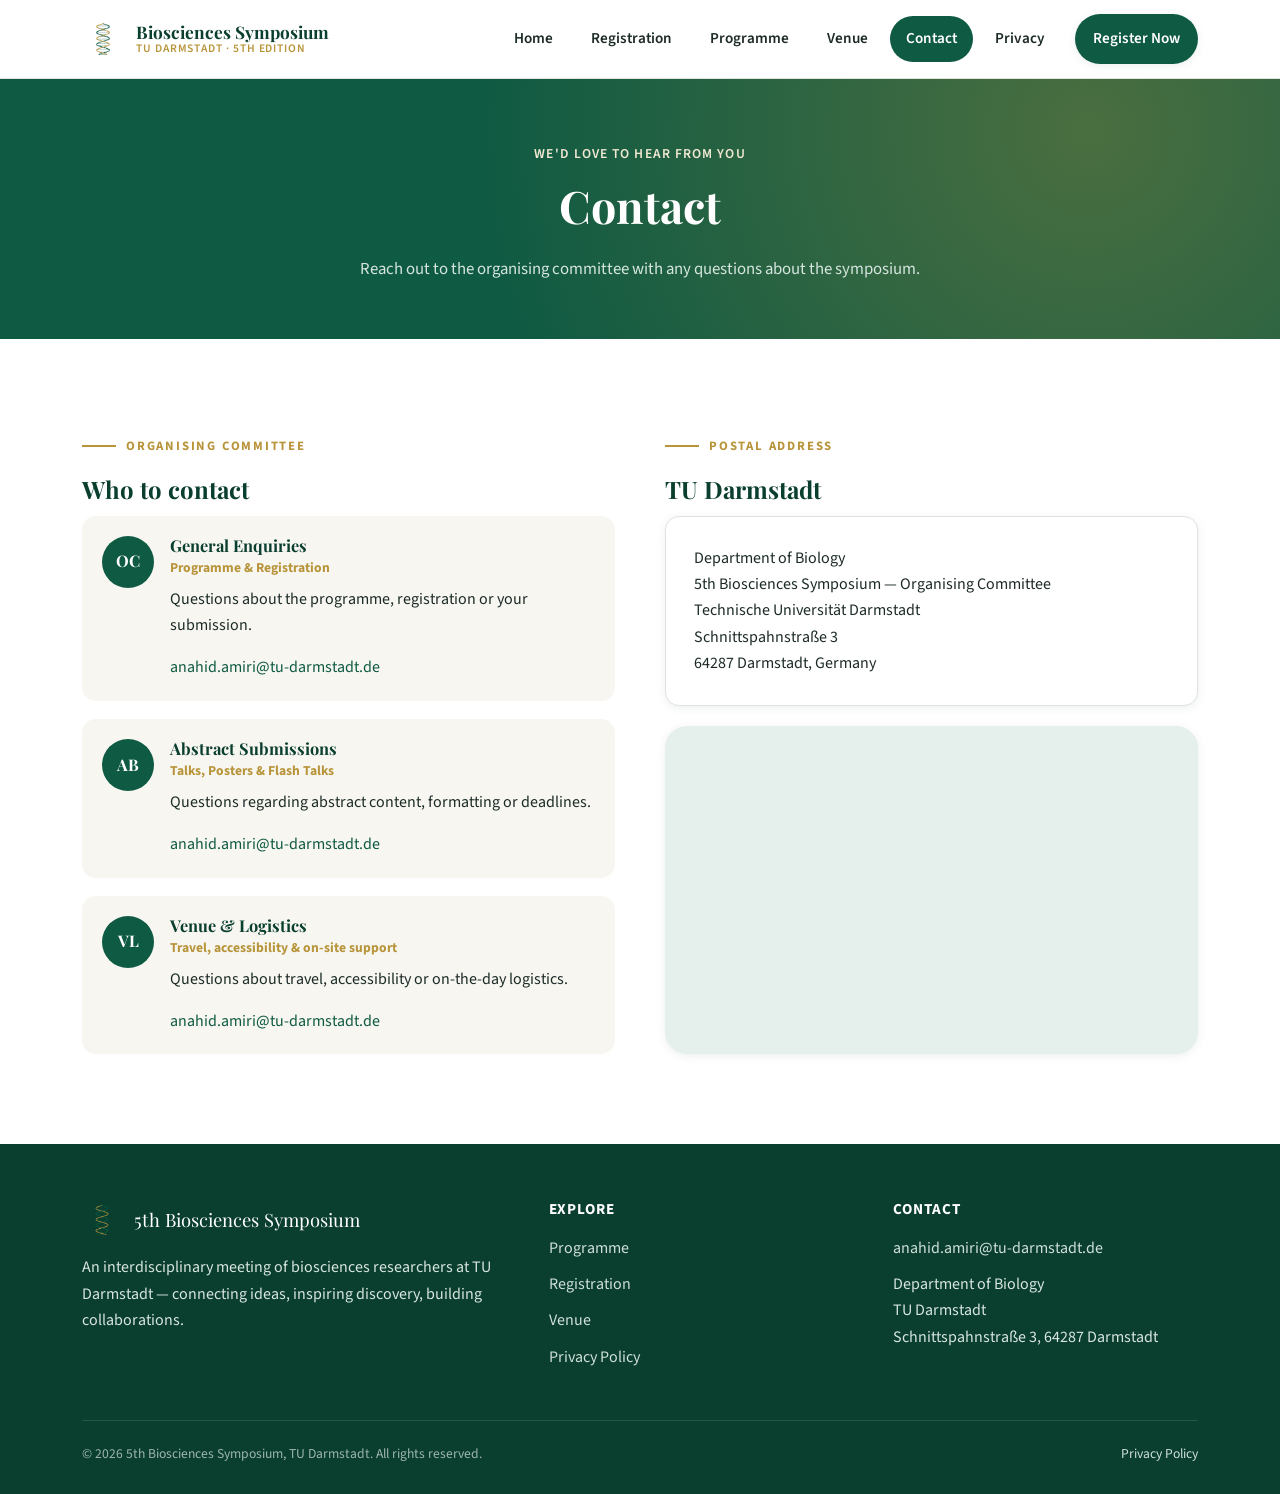
==== contact.html @ 13ab106f "Add files via upload" ====
<!DOCTYPE html>
<html lang="en">
<head>
<meta charset="UTF-8">
<meta name="viewport" content="width=device-width, initial-scale=1.0">
<title>Contact — 5th Biosciences Symposium | TU Darmstadt</title>
<meta name="description" content="Contact the organising committee of the 5th Biosciences Symposium at TU Darmstadt.">
<link rel="icon" type="image/png" href="assets/images/logo.png">
<link rel="preconnect" href="https://fonts.googleapis.com">
<link href="https://fonts.googleapis.com/css2?family=Playfair+Display:ital,wght@0,600;0,700;1,600&family=Source+Sans+3:wght@400;600;700&display=swap" rel="stylesheet">
<link rel="stylesheet" href="css/style.css">
<link rel="stylesheet" href="css/mobile.css">
</head>
<body>
<a href="#main" class="skip-link">Skip to content</a>

<header class="site-header" id="site-header">
  <div class="navbar">
    <a href="index.html" class="brand">
      <img src="assets/images/logo.png" alt="5th Biosciences Symposium logo">
      <span class="brand-text">
        <span class="brand-title">Biosciences Symposium</span>
        <span class="brand-sub">TU Darmstadt · 5th Edition</span>
      </span>
    </a>
    <ul class="nav-links" id="nav-links">
      <li><a href="index.html">Home</a></li>
      <li><a href="registration.html">Registration</a></li>
      <li><a href="programme.html">Programme</a></li>
      <li><a href="venue.html">Venue</a></li>
      <li><a href="contact.html" class="active">Contact</a></li>
      <li><a href="privacy.html">Privacy</a></li>
      <li class="nav-cta"><a href="registration.html" class="btn btn-primary">Register Now</a></li>
    </ul>
    <button class="nav-toggle" id="nav-toggle" aria-label="Toggle navigation" aria-expanded="false">
      <span></span><span></span><span></span>
    </button>
  </div>
</header>

<main id="main">

  <section class="page-header">
    <div class="container">
      <div class="breadcrumb">We'd love to hear from you</div>
      <h1>Contact</h1>
      <p>Reach out to the organising committee with any questions about the symposium.</p>
    </div>
  </section>

  <section class="section">
    <div class="container">
      <div class="contact-layout">

        <div class="reveal">
          <span class="eyebrow">Organising Committee</span>
          <h2>Who to contact</h2>
          <div class="organizer-list">
            <div class="organizer">
              <div class="avatar">OC</div>
              <div>
                <h3>General Enquiries</h3>
                <div class="role">Programme &amp; Registration</div>
                <p>Questions about the programme, registration or your submission.</p>
                <a href="mailto:anahid.amiri@tu-darmstadt.de">anahid.amiri@tu-darmstadt.de</a>
              </div>
            </div>
            <div class="organizer">
              <div class="avatar">AB</div>
              <div>
                <h3>Abstract Submissions</h3>
                <div class="role">Talks, Posters &amp; Flash Talks</div>
                <p>Questions regarding abstract content, formatting or deadlines.</p>
                <a href="mailto:anahid.amiri@tu-darmstadt.de">anahid.amiri@tu-darmstadt.de</a>
              </div>
            </div>
            <div class="organizer">
              <div class="avatar">VL</div>
              <div>
                <h3>Venue &amp; Logistics</h3>
                <div class="role">Travel, accessibility &amp; on-site support</div>
                <p>Questions about travel, accessibility or on-the-day logistics.</p>
                <a href="mailto:anahid.amiri@tu-darmstadt.de">anahid.amiri@tu-darmstadt.de</a>
              </div>
            </div>
          </div>
        </div>

        <div class="reveal">
          <span class="eyebrow">Postal Address</span>
          <h2>TU Darmstadt</h2>
          <div class="contact-card" style="margin-bottom:20px;">
            <p style="margin-bottom:0;">
              Department of Biology<br>
              5th Biosciences Symposium — Organising Committee<br>
              Technische Universität Darmstadt<br>
              Schnittspahnstraße 3<br>
              64287 Darmstadt, Germany
            </p>
          </div>
          <div class="venue-card-map" style="border-radius: var(--radius-lg); overflow:hidden; box-shadow: var(--shadow-sm);">
            <iframe
              title="Map showing the Biology Building at TU Darmstadt"
              src="https://www.google.com/maps?q=Schnittspahnstra%C3%9Fe%203%2C%2064287%20Darmstadt&output=embed"
              loading="lazy"
              referrerpolicy="no-referrer-when-downgrade">
            </iframe>
          </div>
        </div>

      </div>
    </div>
  </section>

</main>

<footer class="site-footer">
  <div class="container">
    <div class="footer-grid">
      <div>
        <div class="footer-brand">
          <img src="assets/images/logo.png" alt="">
          <span>5th Biosciences Symposium</span>
        </div>
        <p>An interdisciplinary meeting of biosciences researchers at TU Darmstadt — connecting ideas, inspiring discovery, building collaborations.</p>
      </div>
      <div>
        <h4>Explore</h4>
        <ul>
          <li><a href="programme.html">Programme</a></li>
          <li><a href="registration.html">Registration</a></li>
          <li><a href="venue.html">Venue</a></li>
          <li><a href="privacy.html">Privacy Policy</a></li>
        </ul>
      </div>
      <div>
        <h4>Contact</h4>
        <ul>
          <li><a href="mailto:anahid.amiri@tu-darmstadt.de">anahid.amiri@tu-darmstadt.de</a></li>
          <li>Department of Biology<br>TU Darmstadt<br>Schnittspahnstraße 3, 64287 Darmstadt</li>
        </ul>
      </div>
    </div>
    <div class="footer-bottom">
      <span>&copy; 2026 5th Biosciences Symposium, TU Darmstadt. All rights reserved.</span>
      <span><a href="privacy.html">Privacy Policy</a></span>
    </div>
  </div>
</footer>

<script src="js/main.js"></script>
</body>
</html>
---- css/style.css ----
/* ==========================================================================
   5th Biosciences Symposium — TU Darmstadt
   Main stylesheet (desktop-first base; responsive overrides in mobile.css)
   ========================================================================== */

/* ---- Design tokens ---- */
:root {
  --color-primary: #0f5a43;
  --color-primary-dark: #0a3e2f;
  --color-primary-light: #e5efeb;
  --color-accent: #b8943a;
  --color-accent-light: #f3e9d3;
  --color-bg: #ffffff;
  --color-bg-alt: #f7f6f1;
  --color-text: #1c2b27;
  --color-text-light: #5a6b66;
  --color-border: #e2e2dc;

  --font-heading: "Playfair Display", "Georgia", serif;
  --font-body: "Source Sans 3", "Segoe UI", Arial, sans-serif;

  --radius-sm: 8px;
  --radius-md: 14px;
  --radius-lg: 22px;

  --shadow-sm: 0 2px 10px rgba(15, 60, 45, 0.08);
  --shadow-md: 0 10px 30px rgba(15, 60, 45, 0.12);
  --shadow-lg: 0 20px 50px rgba(15, 60, 45, 0.18);

  --nav-height: 78px;
  --max-width: 1180px;
}

/* ---- Reset ---- */
*,
*::before,
*::after {
  box-sizing: border-box;
}

html {
  scroll-behavior: smooth;
}

body {
  margin: 0;
  font-family: var(--font-body);
  color: var(--color-text);
  background: var(--color-bg);
  line-height: 1.65;
  -webkit-font-smoothing: antialiased;
}

img {
  max-width: 100%;
  display: block;
}

a {
  color: var(--color-primary);
  text-decoration: none;
}

h1, h2, h3, h4 {
  font-family: var(--font-heading);
  color: var(--color-primary-dark);
  line-height: 1.2;
  margin: 0 0 0.5em;
}

p {
  margin: 0 0 1em;
}

ul {
  padding-left: 1.2em;
}

.container {
  max-width: var(--max-width);
  margin: 0 auto;
  padding: 0 32px;
}

/* ---- Skip link (accessibility) ---- */
.skip-link {
  position: absolute;
  left: -999px;
  top: auto;
  background: var(--color-primary);
  color: #fff;
  padding: 12px 20px;
  border-radius: var(--radius-sm);
  z-index: 1000;
}

.skip-link:focus {
  left: 16px;
  top: 16px;
}

/* ==========================================================================
   Header / Navigation
   ========================================================================== */

.site-header {
  position: sticky;
  top: 0;
  z-index: 500;
  background: rgba(255, 255, 255, 0.92);
  backdrop-filter: blur(10px);
  border-bottom: 1px solid var(--color-border);
  transition: box-shadow 0.25s ease;
}

.site-header.scrolled {
  box-shadow: var(--shadow-sm);
}

.navbar {
  max-width: var(--max-width);
  margin: 0 auto;
  height: var(--nav-height);
  padding: 0 32px;
  display: flex;
  align-items: center;
  justify-content: space-between;
}

.brand {
  display: flex;
  align-items: center;
  gap: 12px;
}

.brand img {
  height: 42px;
  width: 42px;
}

.brand-text {
  display: flex;
  flex-direction: column;
  line-height: 1.15;
}

.brand-text .brand-title {
  font-family: var(--font-heading);
  font-weight: 700;
  font-size: 1.08rem;
  color: var(--color-primary-dark);
}

.brand-text .brand-sub {
  font-size: 0.72rem;
  letter-spacing: 0.08em;
  text-transform: uppercase;
  color: var(--color-accent);
  font-weight: 600;
}

.nav-links {
  display: flex;
  align-items: center;
  gap: 6px;
  list-style: none;
  margin: 0;
  padding: 0;
}

.nav-links a {
  display: inline-block;
  padding: 10px 16px;
  border-radius: 999px;
  font-weight: 600;
  font-size: 0.95rem;
  color: var(--color-text);
  transition: background 0.2s ease, color 0.2s ease;
}

.nav-links a:hover,
.nav-links a:focus-visible {
  background: var(--color-primary-light);
  color: var(--color-primary-dark);
}

.nav-links a.active {
  background: var(--color-primary);
  color: #fff;
}

.nav-cta {
  margin-left: 8px;
}

.nav-toggle {
  display: none;
  background: none;
  border: none;
  cursor: pointer;
  padding: 8px;
}

/* Overrides .nav-links a's own color rule, which otherwise wins over
   .btn-primary's color by specificity for the nav's CTA button. */
.nav-links .nav-cta a.btn-primary {
  color: #fff;
}

.nav-links .nav-cta a.btn-primary:hover {
  color: #fff;
}

.nav-toggle span {
  display: block;
  width: 26px;
  height: 2px;
  background: var(--color-primary-dark);
  margin: 6px 0;
  transition: transform 0.25s ease, opacity 0.25s ease;
}

/* ==========================================================================
   Buttons
   ========================================================================== */

.btn {
  display: inline-flex;
  align-items: center;
  justify-content: center;
  gap: 8px;
  padding: 14px 30px;
  border-radius: 999px;
  font-weight: 700;
  font-size: 1rem;
  border: 2px solid transparent;
  cursor: pointer;
  transition: transform 0.2s ease, box-shadow 0.2s ease, background 0.2s ease, color 0.2s ease;
  font-family: var(--font-body);
}

.btn:hover {
  transform: translateY(-2px);
}

.btn-primary {
  background: var(--color-primary);
  color: #fff;
  box-shadow: var(--shadow-sm);
}

.btn-primary:hover,
.btn-primary:focus-visible {
  background: var(--color-primary-dark);
  box-shadow: var(--shadow-md);
}

.btn-gold {
  background: var(--color-accent);
  color: #fff;
  box-shadow: var(--shadow-sm);
}

.btn-gold:hover {
  background: #9c7c2e;
  box-shadow: var(--shadow-md);
}

.btn-outline {
  background: transparent;
  color: var(--color-primary);
  border-color: var(--color-primary);
}

.btn-outline:hover,
.btn-outline:focus-visible {
  background: var(--color-primary);
  color: #fff;
}

.btn-large {
  padding: 18px 42px;
  font-size: 1.1rem;
}

.btn-block {
  width: 100%;
}

.btn:disabled {
  opacity: 0.6;
  cursor: not-allowed;
  transform: none;
}

/* ==========================================================================
   Hero
   ========================================================================== */

.hero {
  position: relative;
  overflow: hidden;
  background: linear-gradient(180deg, #ffffff 0%, var(--color-bg-alt) 100%);
  padding: 96px 0 120px;
}

.hero-artwork {
  position: absolute;
  top: -40px;
  right: -60px;
  width: 620px;
  max-width: 60vw;
  opacity: 0.16;
  pointer-events: none;
  z-index: 0;
}

.hero-inner {
  position: relative;
  z-index: 1;
  max-width: 760px;
}

.eyebrow {
  display: inline-flex;
  align-items: center;
  gap: 10px;
  font-size: 0.8rem;
  letter-spacing: 0.14em;
  text-transform: uppercase;
  font-weight: 700;
  color: var(--color-accent);
  margin-bottom: 18px;
}

.eyebrow::before {
  content: "";
  width: 34px;
  height: 2px;
  background: var(--color-accent);
  display: inline-block;
}

.hero h1 {
  font-size: clamp(2.4rem, 5vw, 3.6rem);
  margin-bottom: 0.3em;
}

.hero h1 .ordinal {
  color: var(--color-accent);
  font-style: italic;
}

.hero .hero-tagline {
  font-size: 1.2rem;
  color: var(--color-text-light);
  max-width: 560px;
  margin-bottom: 1.6em;
}

.hero-meta {
  display: flex;
  flex-wrap: wrap;
  gap: 28px;
  margin-bottom: 40px;
}

.hero-meta-item {
  display: flex;
  align-items: center;
  gap: 10px;
  font-weight: 700;
  color: var(--color-primary-dark);
}

.hero-meta-item .icon-dot {
  width: 38px;
  height: 38px;
  border-radius: 50%;
  background: var(--color-primary-light);
  color: var(--color-primary);
  display: flex;
  align-items: center;
  justify-content: center;
  font-size: 1.1rem;
}

.hero-actions {
  display: flex;
  gap: 16px;
  flex-wrap: wrap;
}

/* ==========================================================================
   Sections
   ========================================================================== */

.section {
  padding: 90px 0;
}

.section-alt {
  background: var(--color-bg-alt);
}

.section-header {
  max-width: 680px;
  margin: 0 auto 56px;
  text-align: center;
}

.section-header .eyebrow {
  justify-content: center;
}

.section-header h2 {
  font-size: clamp(1.8rem, 3.2vw, 2.5rem);
}

.section-header p {
  color: var(--color-text-light);
  font-size: 1.08rem;
}

/* ---- Feature cards ---- */

.card-grid {
  display: grid;
  grid-template-columns: repeat(4, 1fr);
  gap: 26px;
}

.card {
  background: #fff;
  border: 1px solid var(--color-border);
  border-radius: var(--radius-lg);
  padding: 36px 26px;
  text-align: center;
  box-shadow: var(--shadow-sm);
  transition: transform 0.25s ease, box-shadow 0.25s ease, border-color 0.25s ease;
}

.card:hover {
  transform: translateY(-6px);
  box-shadow: var(--shadow-md);
  border-color: var(--color-accent);
}

.card img.card-icon {
  width: 56px;
  height: 56px;
  margin: 0 auto 18px;
}

.card h3 {
  font-size: 1.15rem;
  margin-bottom: 8px;
}

.card p {
  color: var(--color-text-light);
  font-size: 0.95rem;
  margin-bottom: 0;
}

/* ---- About ---- */

.about-grid {
  display: grid;
  grid-template-columns: 1.1fr 0.9fr;
  gap: 60px;
  align-items: center;
}

.about-figures {
  display: grid;
  grid-template-columns: repeat(2, 1fr);
  gap: 20px;
}

.figure-card {
  background: var(--color-primary);
  color: #fff;
  border-radius: var(--radius-md);
  padding: 28px 20px;
  text-align: center;
}

.figure-card .figure-number {
  font-family: var(--font-heading);
  font-size: 2.2rem;
  color: var(--color-accent-light);
  display: block;
}

.figure-card .figure-label {
  font-size: 0.85rem;
  letter-spacing: 0.04em;
  opacity: 0.9;
}

/* ---- Venue teaser ---- */

.venue-card {
  display: grid;
  grid-template-columns: 1fr 1fr;
  gap: 0;
  background: #fff;
  border-radius: var(--radius-lg);
  overflow: hidden;
  box-shadow: var(--shadow-md);
  border: 1px solid var(--color-border);
}

.venue-card-info {
  padding: 48px;
}

.venue-card-map {
  min-height: 320px;
  background: var(--color-primary-light);
}

.venue-card-map iframe {
  width: 100%;
  height: 100%;
  border: 0;
  min-height: 320px;
}

.venue-detail-row {
  display: flex;
  gap: 14px;
  margin-bottom: 18px;
}

.venue-detail-row .icon-dot {
  flex-shrink: 0;
  width: 40px;
  height: 40px;
  border-radius: 50%;
  background: var(--color-primary-light);
  color: var(--color-primary);
  display: flex;
  align-items: center;
  justify-content: center;
}

/* ---- Contact teaser / cards ---- */

.contact-grid {
  display: grid;
  grid-template-columns: repeat(3, 1fr);
  gap: 24px;
}

.contact-card {
  background: #fff;
  border: 1px solid var(--color-border);
  border-radius: var(--radius-md);
  padding: 28px;
  box-shadow: var(--shadow-sm);
}

.contact-card h3 {
  font-size: 1.05rem;
  margin-bottom: 6px;
}

.contact-card a {
  font-weight: 600;
}

/* ==========================================================================
   Footer
   ========================================================================== */

.site-footer {
  background: var(--color-primary-dark);
  color: #d8e6e0;
  padding: 56px 0 28px;
}

.footer-grid {
  display: grid;
  grid-template-columns: 1.4fr 1fr 1fr;
  gap: 40px;
  margin-bottom: 40px;
}

.footer-brand {
  display: flex;
  gap: 12px;
  align-items: center;
  margin-bottom: 14px;
}

.footer-brand img {
  height: 40px;
  width: 40px;
}

.footer-brand span {
  font-family: var(--font-heading);
  font-size: 1.15rem;
  color: #fff;
}

.site-footer h4 {
  color: #fff;
  font-family: var(--font-body);
  font-weight: 700;
  font-size: 0.95rem;
  text-transform: uppercase;
  letter-spacing: 0.06em;
  margin-bottom: 16px;
}

.site-footer ul {
  list-style: none;
  padding: 0;
  margin: 0;
}

.site-footer li {
  margin-bottom: 10px;
}

.site-footer a {
  color: #cfe0d9;
}

.site-footer a:hover {
  color: var(--color-accent-light);
}

.footer-bottom {
  border-top: 1px solid rgba(255, 255, 255, 0.12);
  padding-top: 22px;
  display: flex;
  justify-content: space-between;
  flex-wrap: wrap;
  gap: 10px;
  font-size: 0.85rem;
  color: #9db6ad;
}

/* ==========================================================================
   Page header (inner pages)
   ========================================================================== */

.page-header {
  background: var(--color-primary);
  background-image: radial-gradient(circle at 85% 20%, rgba(184, 148, 58, 0.35), transparent 55%);
  color: #fff;
  padding: 64px 0 56px;
  text-align: center;
}

.page-header h1 {
  color: #fff;
  font-size: clamp(2rem, 4vw, 2.8rem);
}

.page-header p {
  color: #d6e6df;
  max-width: 600px;
  margin: 0 auto;
  font-size: 1.05rem;
}

.breadcrumb {
  font-size: 0.85rem;
  color: var(--color-accent-light);
  margin-bottom: 14px;
  text-transform: uppercase;
  letter-spacing: 0.08em;
  font-weight: 600;
}

/* ==========================================================================
   Programme page
   ========================================================================== */

.schedule {
  max-width: 860px;
  margin: 0 auto;
}

.schedule-item {
  display: grid;
  grid-template-columns: 130px 1fr;
  gap: 24px;
  padding: 26px 0;
  border-bottom: 1px solid var(--color-border);
}

.schedule-item:last-child {
  border-bottom: none;
}

.schedule-time {
  font-family: var(--font-heading);
  font-weight: 700;
  color: var(--color-accent);
  font-size: 1.05rem;
}

.schedule-content h3 {
  font-size: 1.1rem;
  margin-bottom: 4px;
}

.schedule-content .tag {
  display: inline-block;
  font-size: 0.72rem;
  font-weight: 700;
  text-transform: uppercase;
  letter-spacing: 0.05em;
  background: var(--color-primary-light);
  color: var(--color-primary);
  padding: 3px 10px;
  border-radius: 999px;
  margin-left: 10px;
  vertical-align: middle;
}

.schedule-content p {
  color: var(--color-text-light);
  margin-bottom: 0;
}

/* ==========================================================================
   Registration form
   ========================================================================== */

.form-shell {
  max-width: 820px;
  margin: 0 auto;
  background: #fff;
  border: 1px solid var(--color-border);
  border-radius: var(--radius-lg);
  box-shadow: var(--shadow-md);
  padding: 48px;
}

.form-section {
  margin-bottom: 40px;
}

.form-section:last-of-type {
  margin-bottom: 0;
}

.form-section-title {
  font-family: var(--font-heading);
  font-size: 1.3rem;
  color: var(--color-primary-dark);
  margin-bottom: 6px;
  padding-bottom: 12px;
  border-bottom: 2px solid var(--color-primary-light);
}

.form-section-desc {
  color: var(--color-text-light);
  font-size: 0.92rem;
  margin-bottom: 22px;
}

.form-row {
  display: grid;
  grid-template-columns: 1fr 1fr;
  gap: 22px;
}

.form-group {
  margin-bottom: 22px;
}

.form-group label {
  display: block;
  font-weight: 700;
  font-size: 0.92rem;
  margin-bottom: 8px;
  color: var(--color-text);
}

.form-group label .required {
  color: var(--color-accent);
}

.form-group input[type="text"],
.form-group input[type="email"],
.form-group textarea,
.form-group select {
  width: 100%;
  padding: 13px 16px;
  border: 1.5px solid var(--color-border);
  border-radius: var(--radius-sm);
  font-family: var(--font-body);
  font-size: 1rem;
  background: #fff;
  color: var(--color-text);
  transition: border-color 0.2s ease, box-shadow 0.2s ease;
}

.form-group input:focus,
.form-group textarea:focus,
.form-group select:focus {
  outline: none;
  border-color: var(--color-primary);
  box-shadow: 0 0 0 4px var(--color-primary-light);
}

.form-group input.invalid,
.form-group textarea.invalid {
  border-color: #c0392b;
}

.field-error {
  color: #c0392b;
  font-size: 0.82rem;
  margin-top: 6px;
  display: none;
}

.field-error.show {
  display: block;
}

.help-text {
  font-size: 0.82rem;
  color: var(--color-text-light);
  margin-top: 6px;
}

/* Radio / checkbox groups */

.choice-group {
  display: flex;
  gap: 14px;
  flex-wrap: wrap;
}

.choice-option {
  position: relative;
}

.choice-option input {
  position: absolute;
  opacity: 0;
  width: 100%;
  height: 100%;
  margin: 0;
  cursor: pointer;
}

.choice-option label {
  display: inline-flex;
  align-items: center;
  gap: 10px;
  padding: 13px 22px;
  border: 1.5px solid var(--color-border);
  border-radius: 999px;
  font-weight: 600;
  cursor: pointer;
  transition: all 0.2s ease;
  margin: 0;
}

.choice-option input:checked + label {
  background: var(--color-primary);
  border-color: var(--color-primary);
  color: #fff;
}

.choice-option input:focus-visible + label {
  box-shadow: 0 0 0 4px var(--color-primary-light);
}

.checkbox-row {
  display: flex;
  align-items: flex-start;
  gap: 12px;
}

.checkbox-row input[type="checkbox"] {
  width: 20px;
  height: 20px;
  margin-top: 3px;
  accent-color: var(--color-primary);
  flex-shrink: 0;
}

.checkbox-row label {
  font-weight: 500;
  font-size: 0.96rem;
  color: var(--color-text);
}

.conditional-block {
  display: none;
  margin-top: 18px;
  padding: 18px 20px;
  background: var(--color-accent-light);
  border-radius: var(--radius-sm);
  border-left: 4px solid var(--color-accent);
}

.conditional-block.show {
  display: block;
  animation: fadeSlideIn 0.3s ease;
}

@keyframes fadeSlideIn {
  from {
    opacity: 0;
    transform: translateY(-6px);
  }
  to {
    opacity: 1;
    transform: translateY(0);
  }
}

/* Character counter */

.textarea-wrap {
  position: relative;
}

.char-counter {
  text-align: right;
  font-size: 0.8rem;
  color: var(--color-text-light);
  margin-top: 6px;
}

.char-counter.near-limit {
  color: var(--color-accent);
  font-weight: 700;
}

.char-counter.at-limit {
  color: #c0392b;
  font-weight: 700;
}

/* File upload / drag & drop */

.dropzone {
  border: 2px dashed var(--color-border);
  border-radius: var(--radius-md);
  padding: 36px 20px;
  text-align: center;
  cursor: pointer;
  transition: border-color 0.2s ease, background 0.2s ease;
  background: var(--color-bg-alt);
}

.dropzone:hover,
.dropzone.dragover {
  border-color: var(--color-primary);
  background: var(--color-primary-light);
}

.dropzone input[type="file"] {
  display: none;
}

.dropzone .dz-icon {
  font-size: 2rem;
  margin-bottom: 10px;
}

.dropzone .dz-title {
  font-weight: 700;
  color: var(--color-primary-dark);
  margin-bottom: 4px;
}

.dropzone .dz-hint {
  font-size: 0.82rem;
  color: var(--color-text-light);
}

.file-preview {
  display: none;
  align-items: center;
  justify-content: space-between;
  gap: 12px;
  margin-top: 14px;
  padding: 12px 16px;
  background: var(--color-primary-light);
  border-radius: var(--radius-sm);
}

.file-preview.show {
  display: flex;
}

.file-preview .file-name {
  font-weight: 600;
  font-size: 0.9rem;
  word-break: break-all;
}

.file-preview .file-remove {
  background: none;
  border: none;
  color: #c0392b;
  cursor: pointer;
  font-weight: 700;
  font-size: 0.85rem;
}

/* Submit area */

.form-submit-row {
  display: flex;
  flex-direction: column;
  align-items: center;
  gap: 18px;
  margin-top: 12px;
}

.form-status {
  font-size: 0.92rem;
  text-align: center;
}

.form-status.error {
  color: #c0392b;
}

.spinner {
  display: none;
  width: 20px;
  height: 20px;
  border: 3px solid rgba(255, 255, 255, 0.4);
  border-top-color: #fff;
  border-radius: 50%;
  animation: spin 0.7s linear infinite;
}

.spinner.show {
  display: inline-block;
}

@keyframes spin {
  to {
    transform: rotate(360deg);
  }
}

/* Success screen */

.success-screen {
  display: none;
  text-align: center;
  padding: 60px 20px;
  max-width: 560px;
  margin: 0 auto;
}

.success-screen.show {
  display: block;
  animation: fadeSlideIn 0.4s ease;
}

.success-check {
  width: 92px;
  height: 92px;
  border-radius: 50%;
  background: var(--color-primary-light);
  display: flex;
  align-items: center;
  justify-content: center;
  margin: 0 auto 26px;
}

.success-check svg {
  width: 46px;
  height: 46px;
}

.success-screen h2 {
  font-size: 1.8rem;
}

.success-screen p {
  color: var(--color-text-light);
  font-size: 1.05rem;
}

/* ==========================================================================
   Scroll reveal
   ========================================================================== */

.reveal {
  opacity: 0;
  transform: translateY(24px);
  transition: opacity 0.6s ease, transform 0.6s ease;
}

.reveal.in-view {
  opacity: 1;
  transform: translateY(0);
}

/* ==========================================================================
   Privacy page
   ========================================================================== */

.legal-content {
  max-width: 780px;
  margin: 0 auto;
}

.legal-content h2 {
  margin-top: 2em;
  font-size: 1.4rem;
}

.legal-content h2:first-child {
  margin-top: 0;
}

.legal-content ul {
  color: var(--color-text-light);
}

/* ==========================================================================
   Contact page details
   ========================================================================== */

.contact-layout {
  display: grid;
  grid-template-columns: 1fr 1fr;
  gap: 50px;
  align-items: start;
}

.organizer-list {
  display: flex;
  flex-direction: column;
  gap: 18px;
}

.organizer {
  display: flex;
  gap: 16px;
  align-items: flex-start;
  padding: 20px;
  background: var(--color-bg-alt);
  border-radius: var(--radius-md);
}

.organizer .avatar {
  width: 52px;
  height: 52px;
  border-radius: 50%;
  background: var(--color-primary);
  color: #fff;
  display: flex;
  align-items: center;
  justify-content: center;
  font-family: var(--font-heading);
  font-weight: 700;
  flex-shrink: 0;
}

.organizer h3 {
  font-size: 1.02rem;
  margin-bottom: 2px;
}

.organizer .role {
  color: var(--color-accent);
  font-size: 0.85rem;
  font-weight: 700;
  margin-bottom: 6px;
}
---- css/mobile.css ----
/* ==========================================================================
   5th Biosciences Symposium — Responsive overrides
   Breakpoints: tablet <= 1024px, phone <= 640px
   ========================================================================== */

/* ---- Tablet ---- */
@media (max-width: 1024px) {
  .container {
    padding: 0 24px;
  }

  .card-grid {
    grid-template-columns: repeat(2, 1fr);
  }

  .about-grid,
  .venue-card,
  .contact-layout {
    grid-template-columns: 1fr;
  }

  .venue-card-map {
    order: -1;
  }

  .contact-grid {
    grid-template-columns: repeat(2, 1fr);
  }

  .footer-grid {
    grid-template-columns: 1fr 1fr;
  }

  .hero-artwork {
    opacity: 0.12;
    width: 460px;
  }

  .form-shell {
    padding: 36px 26px;
  }
}

/* ---- Mobile nav ---- */
@media (max-width: 860px) {
  .nav-toggle {
    display: block;
    z-index: 510;
  }

  .nav-links {
    position: fixed;
    top: var(--nav-height);
    left: 0;
    right: 0;
    bottom: 0;
    background: #fff;
    flex-direction: column;
    align-items: stretch;
    padding: 24px;
    gap: 8px;
    transform: translateX(100%);
    transition: transform 0.3s ease;
    overflow-y: auto;
  }

  .nav-links.open {
    transform: translateX(0);
  }

  .nav-links a {
    padding: 16px;
    border-radius: var(--radius-sm);
    text-align: center;
    font-size: 1.05rem;
  }

  .nav-cta {
    margin-left: 0;
    margin-top: 10px;
  }

  .nav-toggle.active span:nth-child(1) {
    transform: translateY(8px) rotate(45deg);
  }

  .nav-toggle.active span:nth-child(2) {
    opacity: 0;
  }

  .nav-toggle.active span:nth-child(3) {
    transform: translateY(-8px) rotate(-45deg);
  }
}

/* ---- Phone ---- */
@media (max-width: 640px) {
  .container {
    padding: 0 18px;
  }

  .hero {
    padding: 56px 0 72px;
    text-align: center;
  }

  .hero-inner {
    max-width: 100%;
  }

  .hero-artwork {
    display: none;
  }

  .eyebrow {
    justify-content: center;
  }

  .hero-meta {
    justify-content: center;
  }

  .hero-actions {
    justify-content: center;
    width: 100%;
  }

  .hero-actions .btn {
    width: 100%;
  }

  .section {
    padding: 60px 0;
  }

  .section-header {
    margin-bottom: 36px;
  }

  .card-grid {
    grid-template-columns: 1fr;
  }

  .about-figures {
    grid-template-columns: repeat(2, 1fr);
  }

  .contact-grid {
    grid-template-columns: 1fr;
  }

  .footer-grid {
    grid-template-columns: 1fr;
    gap: 28px;
  }

  .footer-bottom {
    flex-direction: column;
    text-align: center;
  }

  .form-row {
    grid-template-columns: 1fr;
    gap: 0;
  }

  .form-shell {
    padding: 26px 18px;
    border-radius: var(--radius-md);
  }

  .choice-group {
    flex-direction: column;
  }

  .choice-option label {
    justify-content: center;
    width: 100%;
  }

  .schedule-item {
    grid-template-columns: 1fr;
    gap: 6px;
  }

  .venue-card-info {
    padding: 30px 22px;
  }

  .page-header {
    padding: 48px 0 40px;
  }

  .brand-text .brand-sub {
    display: none;
  }
}
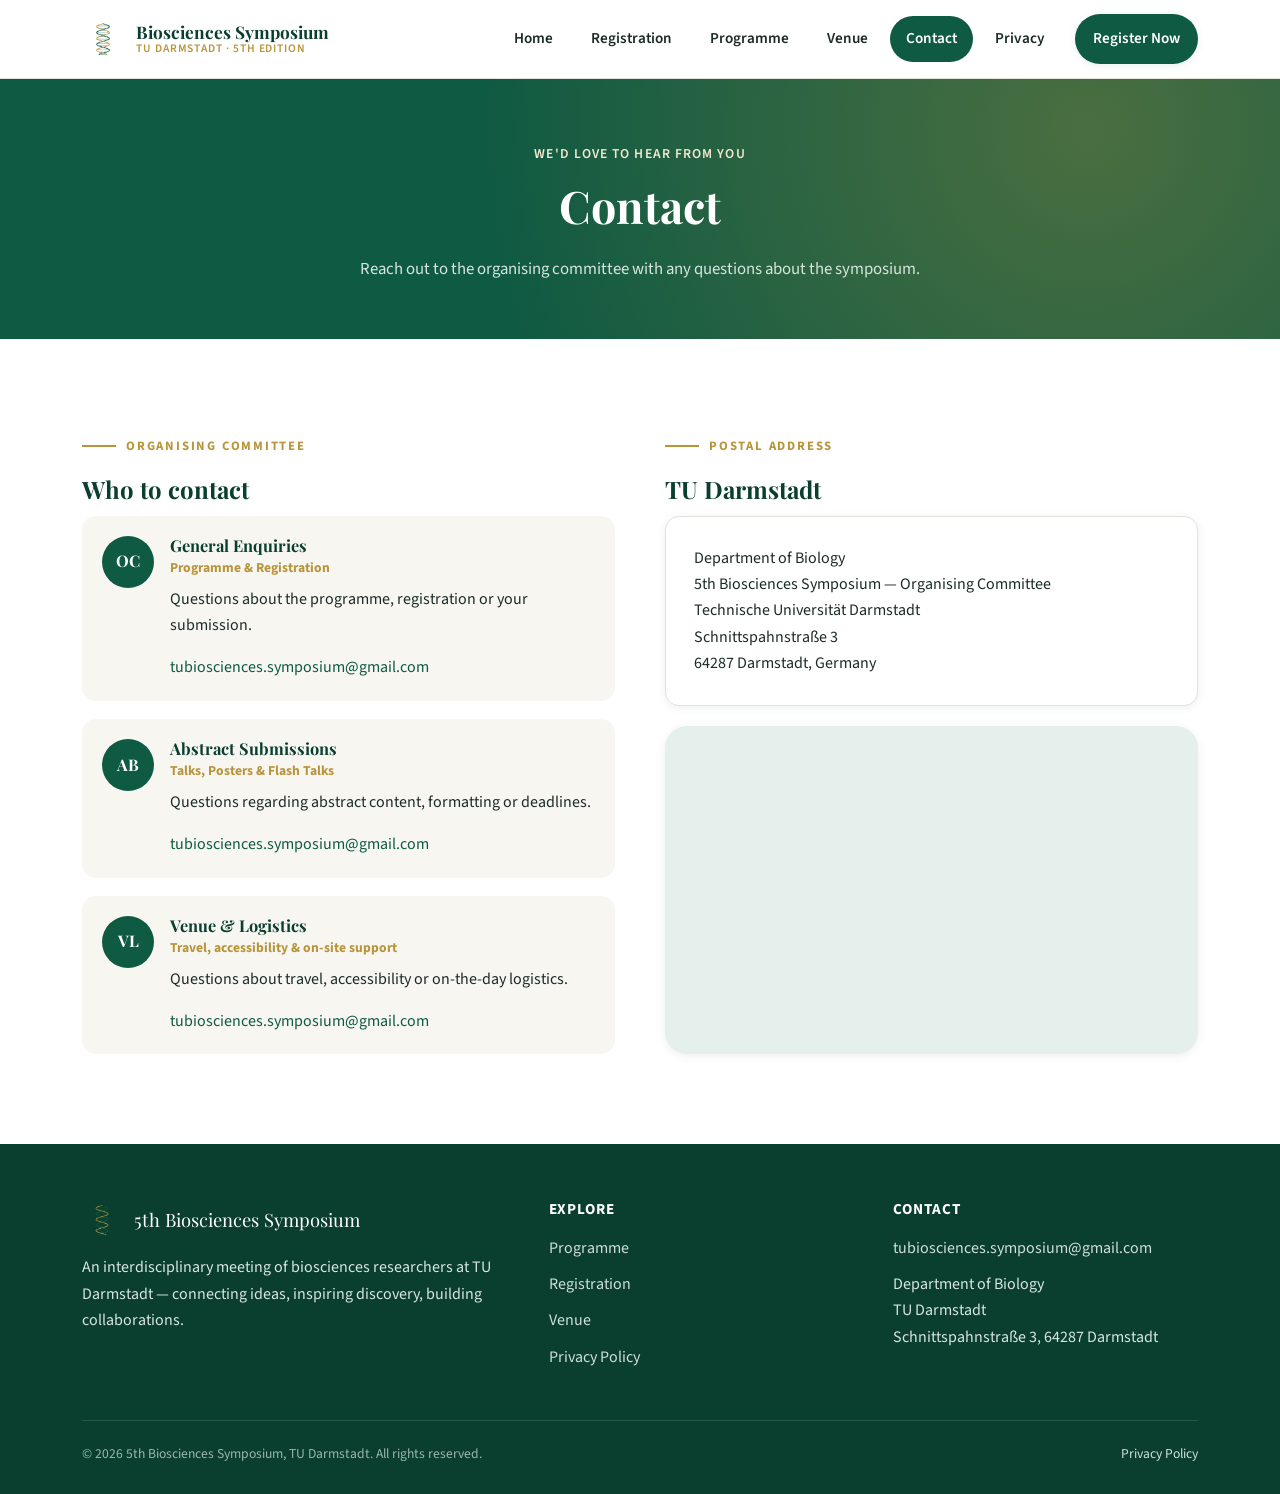
==== commit 7706187b: "Add files via upload" ====
--- a/contact.html
+++ b/contact.html
@@ -62,7 +62,7 @@
                 <h3>General Enquiries</h3>
                 <div class="role">Programme &amp; Registration</div>
                 <p>Questions about the programme, registration or your submission.</p>
-                <a href="mailto:anahid.amiri@tu-darmstadt.de">anahid.amiri@tu-darmstadt.de</a>
+                <a href="mailto:tubiosciences.symposium@gmail.com">tubiosciences.symposium@gmail.com</a>
               </div>
             </div>
             <div class="organizer">
@@ -71,7 +71,7 @@
                 <h3>Abstract Submissions</h3>
                 <div class="role">Talks, Posters &amp; Flash Talks</div>
                 <p>Questions regarding abstract content, formatting or deadlines.</p>
-                <a href="mailto:anahid.amiri@tu-darmstadt.de">anahid.amiri@tu-darmstadt.de</a>
+                <a href="mailto:tubiosciences.symposium@gmail.com">tubiosciences.symposium@gmail.com</a>
               </div>
             </div>
             <div class="organizer">
@@ -80,7 +80,7 @@
                 <h3>Venue &amp; Logistics</h3>
                 <div class="role">Travel, accessibility &amp; on-site support</div>
                 <p>Questions about travel, accessibility or on-the-day logistics.</p>
-                <a href="mailto:anahid.amiri@tu-darmstadt.de">anahid.amiri@tu-darmstadt.de</a>
+                <a href="mailto:tubiosciences.symposium@gmail.com">tubiosciences.symposium@gmail.com</a>
               </div>
             </div>
           </div>
@@ -136,7 +136,7 @@
       <div>
         <h4>Contact</h4>
         <ul>
-          <li><a href="mailto:anahid.amiri@tu-darmstadt.de">anahid.amiri@tu-darmstadt.de</a></li>
+          <li><a href="mailto:tubiosciences.symposium@gmail.com">tubiosciences.symposium@gmail.com</a></li>
           <li>Department of Biology<br>TU Darmstadt<br>Schnittspahnstraße 3, 64287 Darmstadt</li>
         </ul>
       </div>
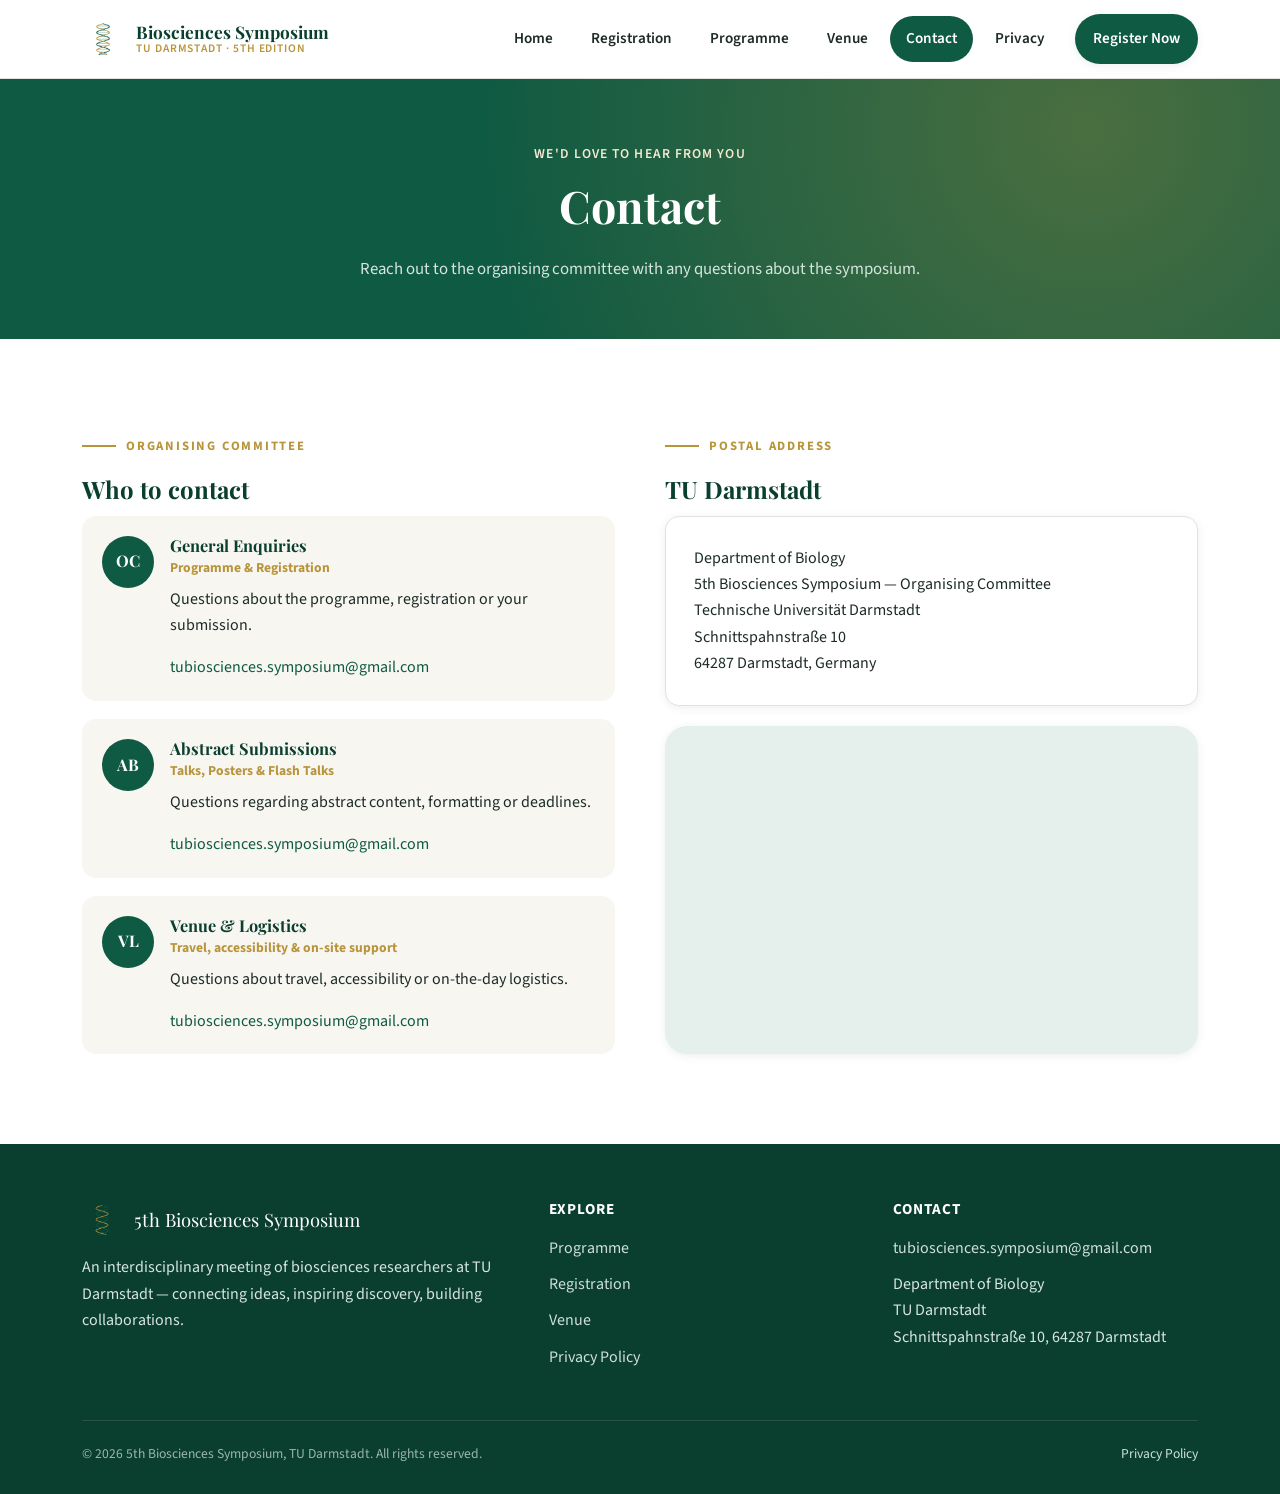
==== commit b27eed69: "Add files via upload" ====
--- a/contact.html
+++ b/contact.html
@@ -94,14 +94,14 @@
               Department of Biology<br>
               5th Biosciences Symposium — Organising Committee<br>
               Technische Universität Darmstadt<br>
-              Schnittspahnstraße 3<br>
+              Schnittspahnstraße 10<br>
               64287 Darmstadt, Germany
             </p>
           </div>
           <div class="venue-card-map" style="border-radius: var(--radius-lg); overflow:hidden; box-shadow: var(--shadow-sm);">
             <iframe
               title="Map showing the Biology Building at TU Darmstadt"
-              src="https://www.google.com/maps?q=Schnittspahnstra%C3%9Fe%203%2C%2064287%20Darmstadt&output=embed"
+              src="https://www.google.com/maps?q=B2%7C03+Biologie+Verf%C3%BCgungsgeb%C3%A4ude,+Darmstadt&output=embed"
               loading="lazy"
               referrerpolicy="no-referrer-when-downgrade">
             </iframe>
@@ -137,7 +137,7 @@
         <h4>Contact</h4>
         <ul>
           <li><a href="mailto:tubiosciences.symposium@gmail.com">tubiosciences.symposium@gmail.com</a></li>
-          <li>Department of Biology<br>TU Darmstadt<br>Schnittspahnstraße 3, 64287 Darmstadt</li>
+          <li>Department of Biology<br>TU Darmstadt<br>Schnittspahnstraße 10, 64287 Darmstadt</li>
         </ul>
       </div>
     </div>
